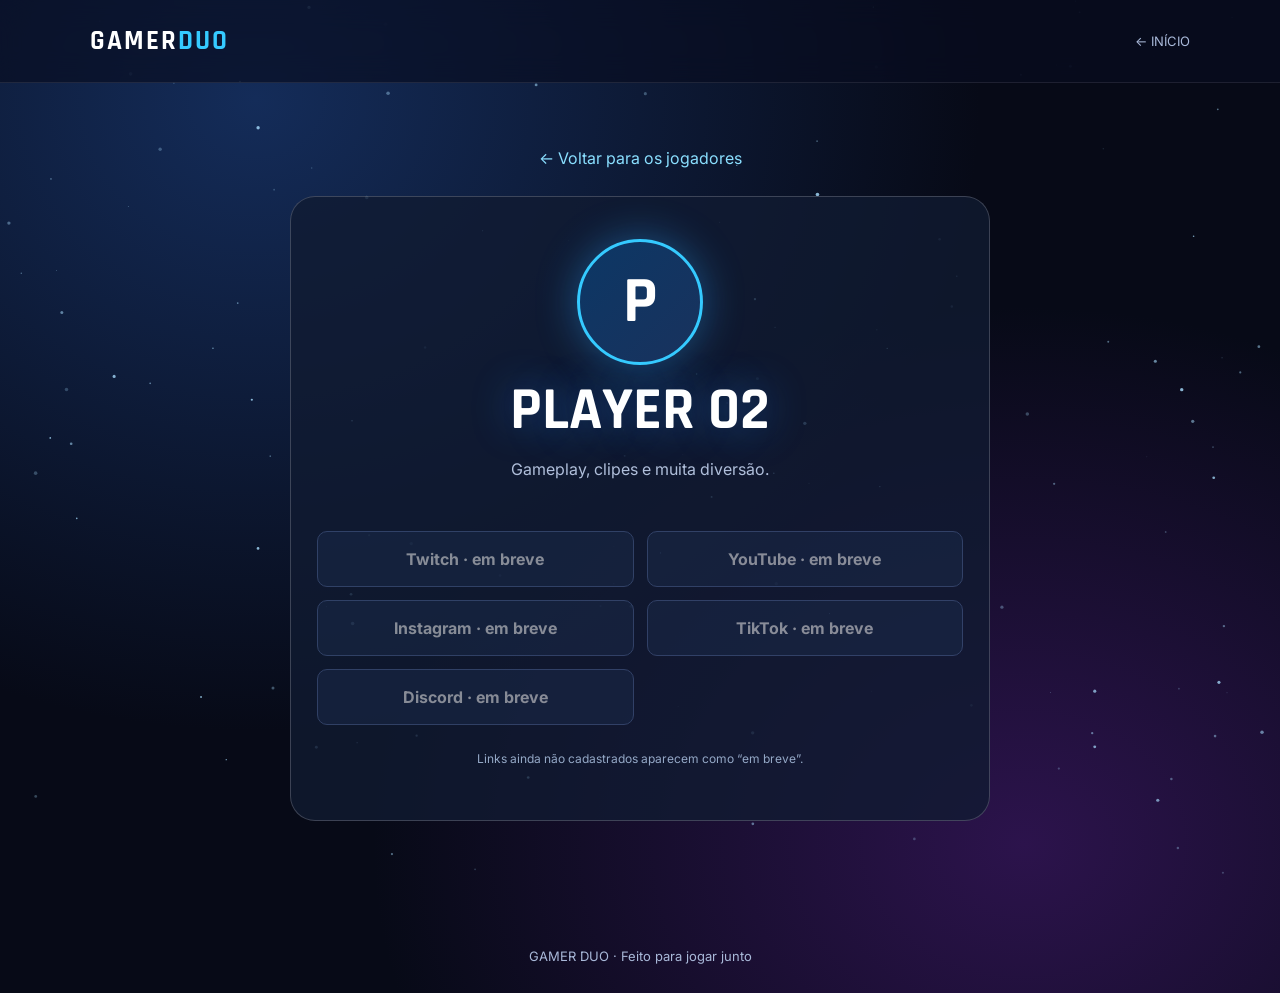
==== index.html @ cb8aa844 "Add files via upload" ====
<!doctype html><html lang="pt-BR"><head><meta charset="utf-8"><meta name="viewport" content="width=device-width,initial-scale=1"><title>Perfil | GAMER DUO</title><link rel="stylesheet" href="../style.css"></head><body><canvas id="stars"></canvas><div class="scan"></div><header><a class="brand" href="../">GAMER<span>DUO</span></a><a class="toplink" href="../">← INÍCIO</a></header><main><a class="back" href="../">← Voltar para os jogadores</a><section id="profile" data-player="player2"></section></main><footer>GAMER DUO · Feito para jogar junto</footer><script src="../script.js"></script></body></html>
---- style.css ----
@import url('https://fonts.googleapis.com/css2?family=Rajdhani:wght@500;600;700&family=Inter:wght@400;500;700&display=swap');
:root{color-scheme:dark;--bg:#070a17;--card:#111b32;--blue:#35caff;--purple:#bd62ff}*{box-sizing:border-box}html{scroll-behavior:smooth}body{margin:0;background:radial-gradient(ellipse at 20% 10%,#142c59 0,transparent 50%),radial-gradient(ellipse at 80% 85%,#2c134c 0,transparent 45%),var(--bg);color:#fff;font-family:Inter,Arial,sans-serif;min-height:100vh;overflow-x:hidden}#stars{position:fixed;inset:0;z-index:-1;pointer-events:none}.scan{position:fixed;inset:0;pointer-events:none;z-index:3;background:repeating-linear-gradient(to bottom,transparent 0 5px,#ffffff03 6px);opacity:.5}header{display:flex;align-items:center;justify-content:space-between;padding:24px max(24px,calc((100vw - 1100px)/2));gap:12px;border-bottom:1px solid #ffffff17;background:#080d20a8;backdrop-filter:blur(15px)}.brand{font:700 27px Rajdhani,Arial;text-decoration:none;color:white;letter-spacing:2px}.brand span{color:var(--blue)}.toplink{color:#a9b9d9;text-decoration:none;font-size:13px}main{max-width:1100px;margin:0 auto;padding:65px 22px 100px;text-align:center}.eyebrow{color:var(--blue);letter-spacing:4px;font-size:12px;font-weight:700}.headline{font:700 clamp(48px,8vw,100px)/.95 Rajdhani,Arial;margin:17px 0;text-shadow:0 0 40px #2387fb70}.headline span{color:var(--purple)}.subtitle{color:#b0bfdb;line-height:1.7;max-width:600px;margin:0 auto 48px}.players{display:grid;grid-template-columns:repeat(2,minmax(0,1fr));gap:25px}.player{position:relative;padding:38px 26px 30px;border:1px solid #4da5fa55;border-radius:23px;background:linear-gradient(150deg,#142b4ba8,#101226dd);box-shadow:0 15px 60px #0008;overflow:hidden;transition:transform .3s,box-shadow .3s}.player:nth-child(2){border-color:#bb62ff77;background:linear-gradient(150deg,#332048a8,#101226dd)}.player:hover{transform:translateY(-10px);box-shadow:0 20px 65px #2797ff3c}.player:before{content:'';position:absolute;inset:-70%;background:conic-gradient(transparent 75%,#42d5ff22,transparent);animation:spin 9s linear infinite;pointer-events:none}.player:nth-child(2):before{background:conic-gradient(transparent 75%,#d267ff22,transparent)}.avatar{position:relative;width:126px;height:126px;border-radius:50%;margin:0 auto 15px;display:grid;place-items:center;font:700 65px Rajdhani;background:linear-gradient(135deg,#0c3765,#19325d);border:3px solid var(--blue);box-shadow:0 0 40px #2ca8ff66}.player:nth-child(2) .avatar{background:linear-gradient(135deg,#462261,#301d57);border-color:var(--purple);box-shadow:0 0 40px #b54cff66}.player h2{position:relative;font:700 36px Rajdhani;margin:12px 0 5px}.player p{position:relative;color:#b0bfdb;font-size:14px}.btn{position:relative;display:inline-flex;justify-content:center;align-items:center;min-width:170px;margin-top:16px;padding:14px 24px;background:linear-gradient(110deg,#168be5,#39c9fc);border-radius:9px;text-decoration:none;color:#071222;font-weight:800;letter-spacing:1px;transition:filter .2s,transform .2s}.btn:hover{filter:brightness(1.2);transform:scale(1.04)}.player:nth-child(2) .btn,.purple{background:linear-gradient(110deg,#9656fa,#d67dff)}.section{margin-top:65px;padding:24px;border:1px solid #ffffff21;background:#111b3299;border-radius:18px}.section h3{font:700 26px Rajdhani;margin:0 0 10px}.section p,footer{color:#a9b9d9;font-size:13px;line-height:1.8}footer{text-align:center;padding:24px}.profilebox{max-width:700px;margin:0 auto;padding:42px 26px;border:1px solid #ffffff30;border-radius:25px;background:#111b32c9}.socials{display:grid;grid-template-columns:repeat(2,minmax(0,1fr));gap:13px;margin:26px 0}.social{padding:17px;border-radius:10px;border:1px solid #536a9d;text-decoration:none;color:white;font-weight:700;background:#1a2b4b;transition:background .2s,transform .2s}.social:hover{background:#294c85;transform:translateY(-3px)}.social.disabled{opacity:.5;cursor:default}.back{display:inline-block;margin-bottom:28px;color:#8adfff;text-decoration:none}.note{color:#95a9c7;font-size:12px}.profile-photo{object-fit:cover}@keyframes spin{to{transform:rotate(360deg)}}@media(max-width:650px){.players,.socials{grid-template-columns:1fr}header{padding:20px}.player{padding:32px 18px}main{padding-top:45px}}@media(prefers-reduced-motion:reduce){*,*:before{animation:none!important;transition:none!important}}
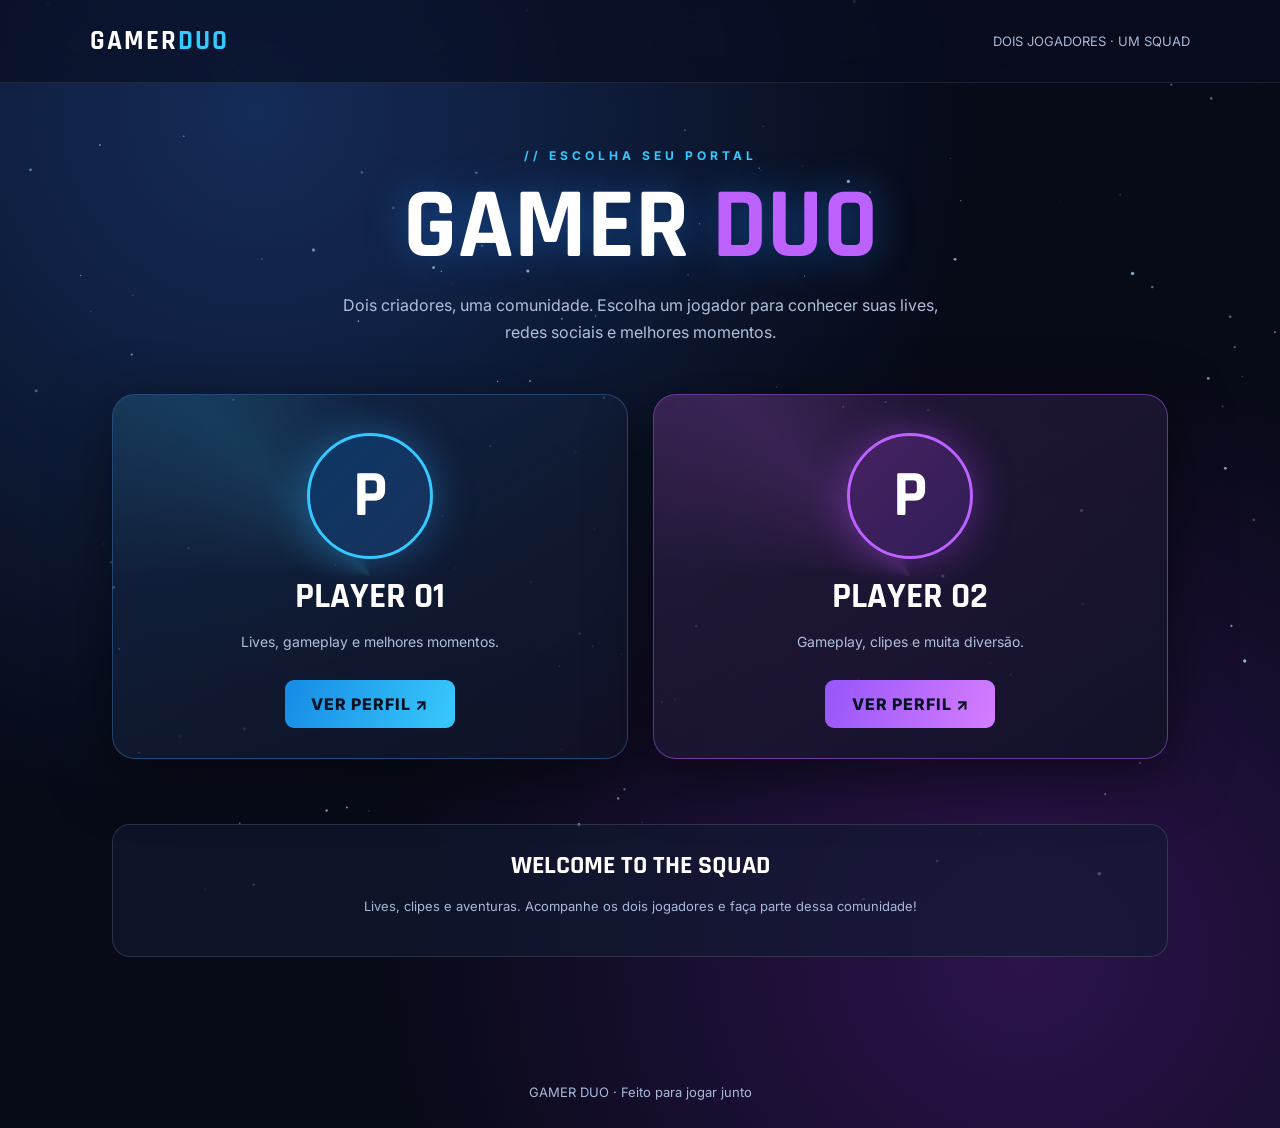
==== commit cf8c73b7: "Add files via upload" ====
--- a/index.html
+++ b/index.html
@@ -1 +1 @@
-<!doctype html><html lang="pt-BR"><head><meta charset="utf-8"><meta name="viewport" content="width=device-width,initial-scale=1"><title>Perfil | GAMER DUO</title><link rel="stylesheet" href="../style.css"></head><body><canvas id="stars"></canvas><div class="scan"></div><header><a class="brand" href="../">GAMER<span>DUO</span></a><a class="toplink" href="../">← INÍCIO</a></header><main><a class="back" href="../">← Voltar para os jogadores</a><section id="profile" data-player="player2"></section></main><footer>GAMER DUO · Feito para jogar junto</footer><script src="../script.js"></script></body></html>+<!doctype html><html lang="pt-BR"><head><meta charset="utf-8"><meta name="viewport" content="width=device-width,initial-scale=1"><title>GAMER DUO | Dois jogadores</title><link rel="stylesheet" href="style.css"></head><body><canvas id="stars"></canvas><div class="scan"></div><header><a class="brand" href="./">GAMER<span>DUO</span></a><span class="toplink">DOIS JOGADORES · UM SQUAD</span></header><main><div class="eyebrow">// ESCOLHA SEU PORTAL</div><h1 class="headline">GAMER <span>DUO</span></h1><p class="subtitle">Dois criadores, uma comunidade. Escolha um jogador para conhecer suas lives, redes sociais e melhores momentos.</p><section id="players" class="players"></section><section class="section"><h3>WELCOME TO THE SQUAD</h3><p>Lives, clipes e aventuras. Acompanhe os dois jogadores e faça parte dessa comunidade!</p></section></main><footer>GAMER DUO · Feito para jogar junto</footer><script src="script.js"></script></body></html>
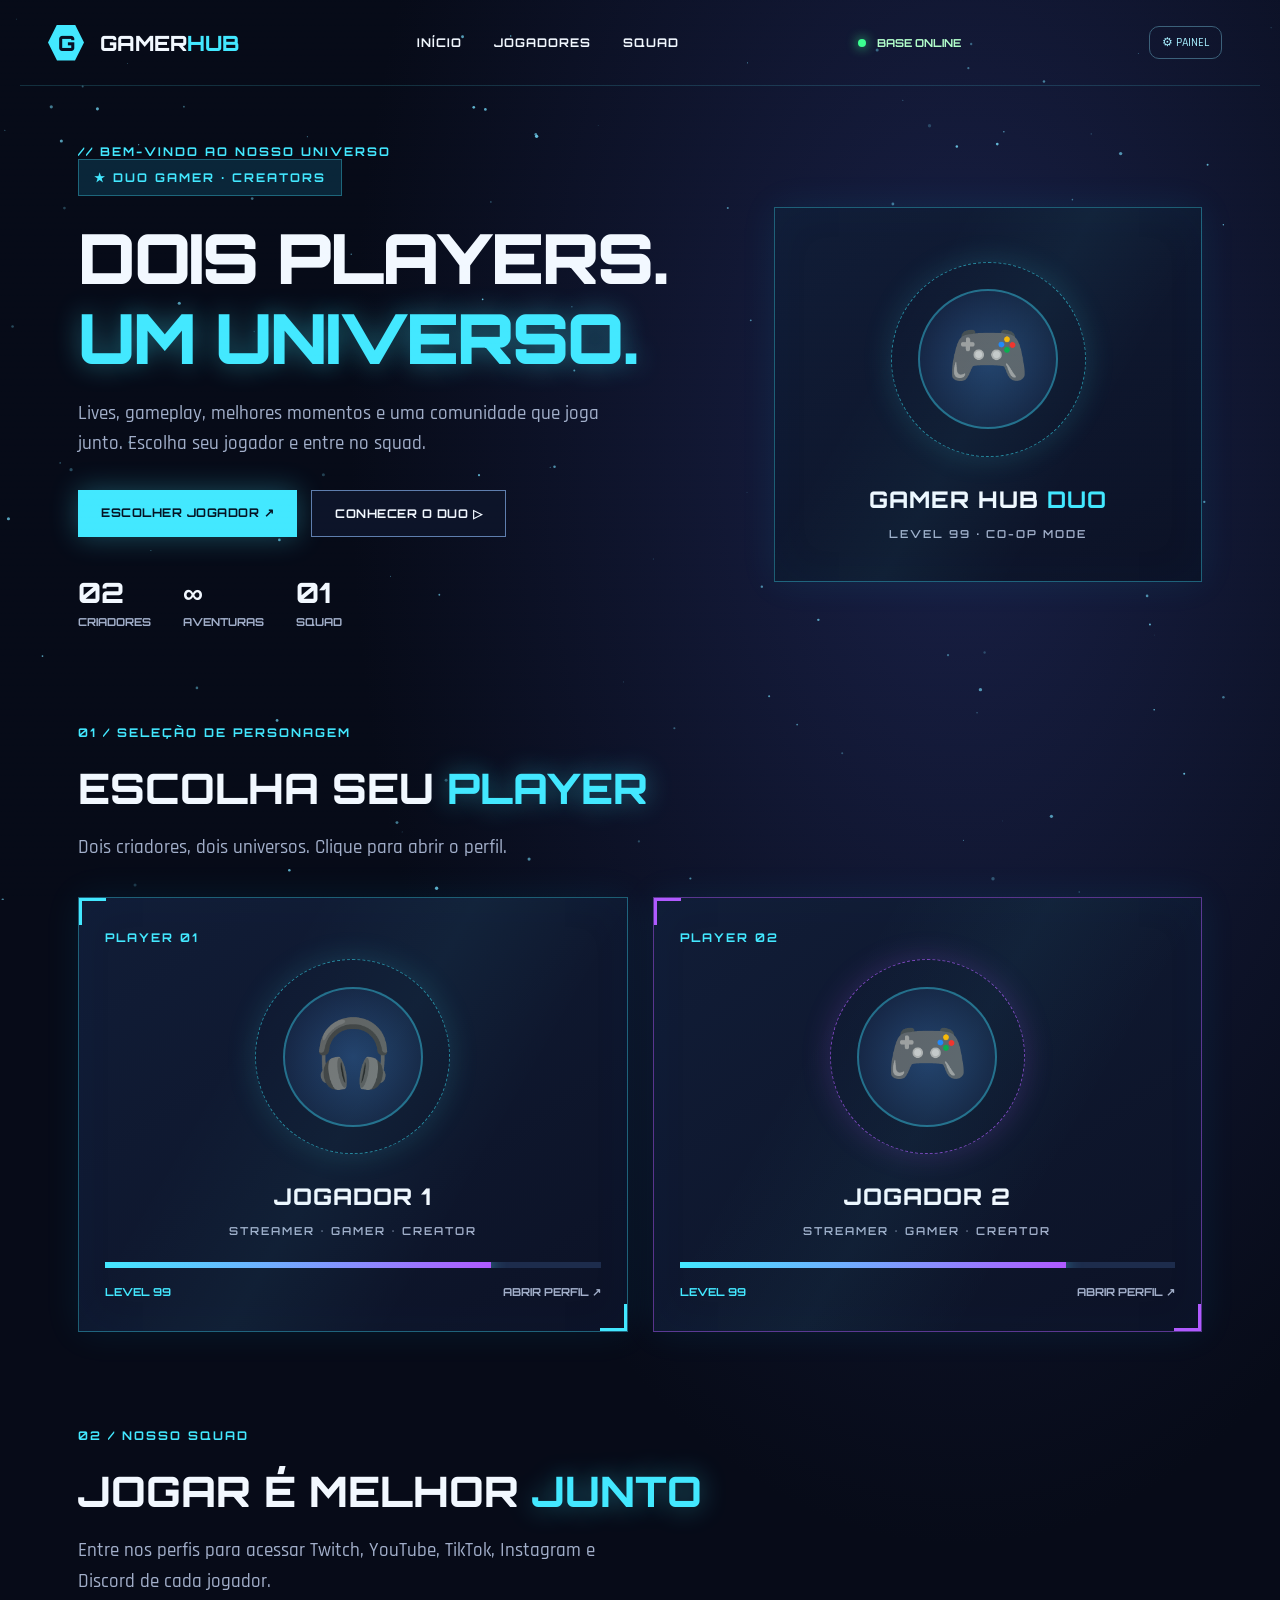
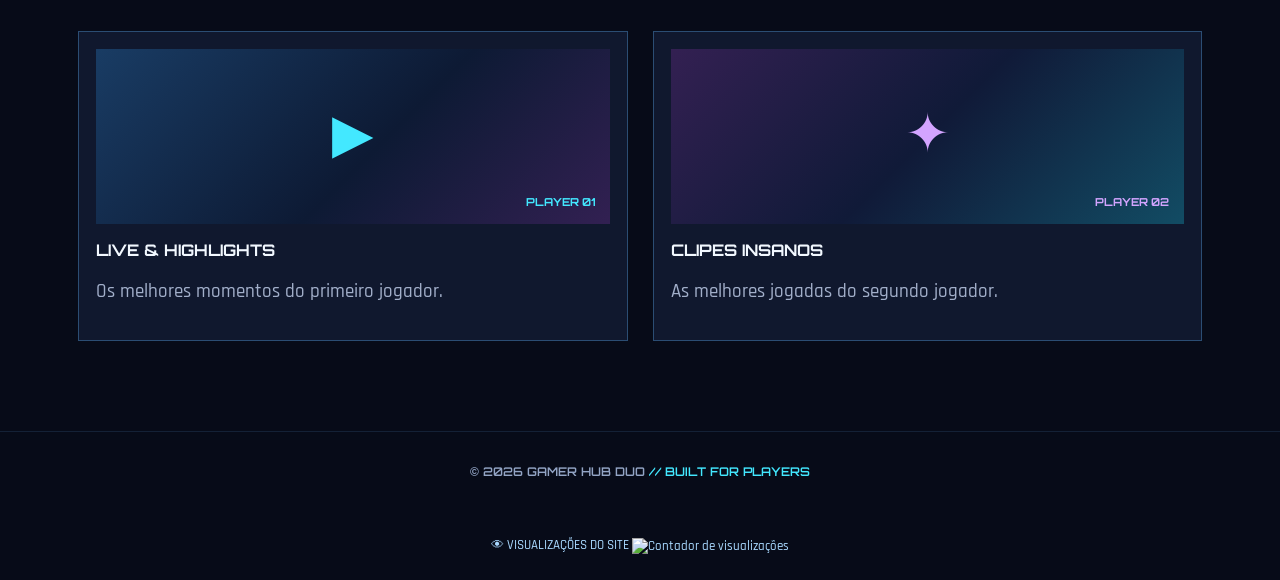
==== commit 08e28283: "Add files via upload" ====
--- a/index.html
+++ b/index.html
@@ -1 +1 @@
-<!doctype html><html lang="pt-BR"><head><meta charset="utf-8"><meta name="viewport" content="width=device-width,initial-scale=1"><title>GAMER DUO | Dois jogadores</title><link rel="stylesheet" href="style.css"></head><body><canvas id="stars"></canvas><div class="scan"></div><header><a class="brand" href="./">GAMER<span>DUO</span></a><span class="toplink">DOIS JOGADORES · UM SQUAD</span></header><main><div class="eyebrow">// ESCOLHA SEU PORTAL</div><h1 class="headline">GAMER <span>DUO</span></h1><p class="subtitle">Dois criadores, uma comunidade. Escolha um jogador para conhecer suas lives, redes sociais e melhores momentos.</p><section id="players" class="players"></section><section class="section"><h3>WELCOME TO THE SQUAD</h3><p>Lives, clipes e aventuras. Acompanhe os dois jogadores e faça parte dessa comunidade!</p></section></main><footer>GAMER DUO · Feito para jogar junto</footer><script src="script.js"></script></body></html>+<!doctype html><html lang="pt-BR"><head><meta charset="utf-8"><meta name="viewport" content="width=device-width,initial-scale=1"><meta name="theme-color" content="#070b18"><title>Gamer Hub Duo | Nosso Universo</title><link rel="stylesheet" href="style.css"></head><body><canvas id="stars" aria-hidden="true"></canvas><div class="scan"></div><header><a class="brand" href="./"><span class="hex">G</span> GAMER<span>HUB</span></a><nav><a href="#inicio">INÍCIO</a><a href="#jogadores">JOGADORES</a><a href="#sobre">SQUAD</a></nav><span class="online"><i></i> BASE ONLINE</span><a class="admin-nav" href="admin/">⚙ PAINEL</a></header><main id="inicio"><div class="eyebrow">// BEM-VINDO AO NOSSO UNIVERSO</div><section class="hero duo-hero"><div class="intro"><div class="tag">★ DUO GAMER · CREATORS</div><h1>DOIS PLAYERS.<br><em>UM UNIVERSO.</em></h1><p>Lives, gameplay, melhores momentos e uma comunidade que joga junto. Escolha seu jogador e entre no squad.</p><div class="actions"><a class="primary" href="#jogadores">ESCOLHER JOGADOR <span>↗</span></a><a class="secondary" href="#sobre">CONHECER O DUO ▷</a></div><div class="stats"><div><strong>02</strong><small>CRIADORES</small></div><div><strong>∞</strong><small>AVENTURAS</small></div><div><strong>01</strong><small>SQUAD</small></div></div></div><div class="hero-art"><div class="orbit"><div class="avatar">🎮</div></div><div class="hero-label">GAMER HUB <b>DUO</b></div><div class="hero-sub">LEVEL 99 · CO-OP MODE</div></div></section><section id="jogadores" class="links"><div class="sectiontitle"><span>01 / SELEÇÃO DE PERSONAGEM</span><h2>ESCOLHA SEU <em>PLAYER</em></h2><p>Dois criadores, dois universos. Clique para abrir o perfil.</p></div><div class="playergrid"><a class="profile playercard" href="player1/"><div class="corner a"></div><div class="corner b"></div><div class="number">PLAYER 01</div><div class="orbit"><div class="avatar" data-avatar="player1">🎧</div></div><div class="player" data-name="player1">JOGADOR 1</div><div class="role">STREAMER • GAMER • CREATOR</div><div class="bar"><span></span></div><div class="level">LEVEL 99 <span>ABRIR PERFIL ↗</span></div></a><a class="profile playercard altcard" href="player2/"><div class="corner a"></div><div class="corner b"></div><div class="number">PLAYER 02</div><div class="orbit"><div class="avatar" data-avatar="player2">🎮</div></div><div class="player" data-name="player2">JOGADOR 2</div><div class="role">STREAMER • GAMER • CREATOR</div><div class="bar"><span></span></div><div class="level">LEVEL 99 <span>ABRIR PERFIL ↗</span></div></a></div></section><section id="sobre" class="clips"><div class="sectiontitle"><span>02 / NOSSO SQUAD</span><h2>JOGAR É MELHOR <em>JUNTO</em></h2><p>Entre nos perfis para acessar Twitch, YouTube, TikTok, Instagram e Discord de cada jogador.</p></div><div class="clipgrid"><article><div class="thumb">▶ <span>PLAYER 01</span></div><h3>LIVE & HIGHLIGHTS</h3><p>Os melhores momentos do primeiro jogador.</p></article><article><div class="thumb alt">✦ <span>PLAYER 02</span></div><h3>CLIPES INSANOS</h3><p>As melhores jogadas do segundo jogador.</p></article></div></section></main><footer>© <span id="year"></span> GAMER HUB DUO <span>// BUILT FOR PLAYERS</span></footer><div class="visit-counter" style="text-align:center;margin:18px auto;padding:8px;color:#a9d9ff;font-size:13px">👁 VISUALIZAÇÕES DO SITE <img alt="Contador de visualizações" style="vertical-align:middle" src="https://api.visitorbadge.io/api/visitors?path=jailson44-gamer-hub-duo&label=VISITAS&countColor=%237c3aed&labelColor=%23121b33"></div><script src="script.js"></script><script defer src="https://cdn.jsdelivr.net/npm/@supabase/supabase-js@2/dist/umd/supabase.min.js"></script><script defer src="config.js"></script><script defer src="data.js"></script></body></html>
--- a/style.css
+++ b/style.css
@@ -1,2 +1,11 @@
-@import url('https://fonts.googleapis.com/css2?family=Rajdhani:wght@500;600;700&family=Inter:wght@400;500;700&display=swap');
-:root{color-scheme:dark;--bg:#070a17;--card:#111b32;--blue:#35caff;--purple:#bd62ff}*{box-sizing:border-box}html{scroll-behavior:smooth}body{margin:0;background:radial-gradient(ellipse at 20% 10%,#142c59 0,transparent 50%),radial-gradient(ellipse at 80% 85%,#2c134c 0,transparent 45%),var(--bg);color:#fff;font-family:Inter,Arial,sans-serif;min-height:100vh;overflow-x:hidden}#stars{position:fixed;inset:0;z-index:-1;pointer-events:none}.scan{position:fixed;inset:0;pointer-events:none;z-index:3;background:repeating-linear-gradient(to bottom,transparent 0 5px,#ffffff03 6px);opacity:.5}header{display:flex;align-items:center;justify-content:space-between;padding:24px max(24px,calc((100vw - 1100px)/2));gap:12px;border-bottom:1px solid #ffffff17;background:#080d20a8;backdrop-filter:blur(15px)}.brand{font:700 27px Rajdhani,Arial;text-decoration:none;color:white;letter-spacing:2px}.brand span{color:var(--blue)}.toplink{color:#a9b9d9;text-decoration:none;font-size:13px}main{max-width:1100px;margin:0 auto;padding:65px 22px 100px;text-align:center}.eyebrow{color:var(--blue);letter-spacing:4px;font-size:12px;font-weight:700}.headline{font:700 clamp(48px,8vw,100px)/.95 Rajdhani,Arial;margin:17px 0;text-shadow:0 0 40px #2387fb70}.headline span{color:var(--purple)}.subtitle{color:#b0bfdb;line-height:1.7;max-width:600px;margin:0 auto 48px}.players{display:grid;grid-template-columns:repeat(2,minmax(0,1fr));gap:25px}.player{position:relative;padding:38px 26px 30px;border:1px solid #4da5fa55;border-radius:23px;background:linear-gradient(150deg,#142b4ba8,#101226dd);box-shadow:0 15px 60px #0008;overflow:hidden;transition:transform .3s,box-shadow .3s}.player:nth-child(2){border-color:#bb62ff77;background:linear-gradient(150deg,#332048a8,#101226dd)}.player:hover{transform:translateY(-10px);box-shadow:0 20px 65px #2797ff3c}.player:before{content:'';position:absolute;inset:-70%;background:conic-gradient(transparent 75%,#42d5ff22,transparent);animation:spin 9s linear infinite;pointer-events:none}.player:nth-child(2):before{background:conic-gradient(transparent 75%,#d267ff22,transparent)}.avatar{position:relative;width:126px;height:126px;border-radius:50%;margin:0 auto 15px;display:grid;place-items:center;font:700 65px Rajdhani;background:linear-gradient(135deg,#0c3765,#19325d);border:3px solid var(--blue);box-shadow:0 0 40px #2ca8ff66}.player:nth-child(2) .avatar{background:linear-gradient(135deg,#462261,#301d57);border-color:var(--purple);box-shadow:0 0 40px #b54cff66}.player h2{position:relative;font:700 36px Rajdhani;margin:12px 0 5px}.player p{position:relative;color:#b0bfdb;font-size:14px}.btn{position:relative;display:inline-flex;justify-content:center;align-items:center;min-width:170px;margin-top:16px;padding:14px 24px;background:linear-gradient(110deg,#168be5,#39c9fc);border-radius:9px;text-decoration:none;color:#071222;font-weight:800;letter-spacing:1px;transition:filter .2s,transform .2s}.btn:hover{filter:brightness(1.2);transform:scale(1.04)}.player:nth-child(2) .btn,.purple{background:linear-gradient(110deg,#9656fa,#d67dff)}.section{margin-top:65px;padding:24px;border:1px solid #ffffff21;background:#111b3299;border-radius:18px}.section h3{font:700 26px Rajdhani;margin:0 0 10px}.section p,footer{color:#a9b9d9;font-size:13px;line-height:1.8}footer{text-align:center;padding:24px}.profilebox{max-width:700px;margin:0 auto;padding:42px 26px;border:1px solid #ffffff30;border-radius:25px;background:#111b32c9}.socials{display:grid;grid-template-columns:repeat(2,minmax(0,1fr));gap:13px;margin:26px 0}.social{padding:17px;border-radius:10px;border:1px solid #536a9d;text-decoration:none;color:white;font-weight:700;background:#1a2b4b;transition:background .2s,transform .2s}.social:hover{background:#294c85;transform:translateY(-3px)}.social.disabled{opacity:.5;cursor:default}.back{display:inline-block;margin-bottom:28px;color:#8adfff;text-decoration:none}.note{color:#95a9c7;font-size:12px}.profile-photo{object-fit:cover}@keyframes spin{to{transform:rotate(360deg)}}@media(max-width:650px){.players,.socials{grid-template-columns:1fr}header{padding:20px}.player{padding:32px 18px}main{padding-top:45px}}@media(prefers-reduced-motion:reduce){*,*:before{animation:none!important;transition:none!important}}
+@import url('https://fonts.googleapis.com/css2?family=Rajdhani:wght@400;500;600;700&family=Orbitron:wght@500;700;800;900&display=swap');
+:root{--bg:#070b18;--panel:#10172b;--cyan:#43e8ff;--pink:#b05aff;--white:#f2f8ff;--muted:#a2afca}*{box-sizing:border-box}html{scroll-behavior:smooth}body{margin:0;background:radial-gradient(ellipse at 75% 20%,#192046 0%,transparent 45%),var(--bg);color:var(--white);font:500 19px Rajdhani,Arial,sans-serif;min-height:100vh;overflow-x:hidden}#stars{position:fixed;inset:0;width:100%;height:100%;z-index:-1;pointer-events:none}.scan{position:fixed;inset:0;pointer-events:none;z-index:9;opacity:.12;background:repeating-linear-gradient(0deg,transparent 0 4px,#89e6ff0c 5px 6px)}a{color:inherit;text-decoration:none}header{height:86px;max-width:1240px;padding:0 28px;margin:auto;display:flex;align-items:center;justify-content:space-between;gap:18px;border-bottom:1px solid #5deaff2a}.brand{font:800 21px Orbitron,sans-serif;white-space:nowrap}.brand span:not(.hex){color:var(--cyan)}.hex{display:inline-grid;place-items:center;width:36px;height:36px;background:var(--cyan);color:#081024;clip-path:polygon(25% 0,75% 0,100% 50%,75% 100%,25% 100%,0 50%);margin-right:9px}nav{display:flex;gap:32px;font:700 12px Orbitron,sans-serif;letter-spacing:1px}nav a:hover,.back:hover{color:var(--cyan)}.online{font:700 11px Orbitron,sans-serif;color:#b2ffcb;white-space:nowrap}.online i{display:inline-block;width:8px;height:8px;border-radius:50%;background:#3cff90;box-shadow:0 0 12px #3cff90;margin-right:8px}main{max-width:1180px;margin:auto;padding:58px 28px 90px}.eyebrow,.tag,.sectiontitle>span,.number{font:700 12px Orbitron,sans-serif;color:var(--cyan);letter-spacing:2px}.hero{display:grid;grid-template-columns:1.2fr .8fr;gap:55px;align-items:center;min-height:470px}.intro h1{font:900 clamp(38px,5.4vw,72px)/1.15 Orbitron,sans-serif;letter-spacing:-2px;margin:22px 0}.intro h1 em,.sectiontitle h2 em{font-style:normal;color:var(--cyan);text-shadow:0 0 26px #43e8ff6b}.intro p,.sectiontitle p{color:var(--muted);max-width:560px;line-height:1.6}.tag{display:inline-block;border:1px solid #44e8ff55;background:#0a2639;padding:10px 15px}.actions{display:flex;gap:14px;flex-wrap:wrap;margin:30px 0}.actions a{padding:15px 23px;font:700 12px Orbitron,sans-serif;letter-spacing:.5px}.primary{background:var(--cyan);color:#051323;box-shadow:0 0 28px #43e8ff4d}.primary:hover{filter:brightness(1.15)}.secondary{border:1px solid #5f7eae;background:#0d1429}.secondary:hover{border-color:var(--cyan)}.stats{display:flex;gap:32px;margin-top:38px}.stats div{display:grid;gap:5px}.stats strong{font:800 28px Orbitron,sans-serif}.stats small{font:700 11px Orbitron,sans-serif;color:var(--muted)}.profile,.hero-art{position:relative;background:linear-gradient(145deg,#111d37,#0c1226);border:1px solid #3ce6ff5b;box-shadow:0 0 35px #10c8ff15,inset 0 0 45px #1f68aa0b;padding:32px 26px;text-align:center;overflow:hidden}.profile:before,.hero-art:before{content:"";position:absolute;inset:0;background:linear-gradient(120deg,transparent 30%,#51f0ff0b 50%,transparent 70%);pointer-events:none}.corner{position:absolute;width:27px;height:27px;border-color:var(--cyan);border-style:solid}.corner.a{top:0;left:0;border-width:3px 0 0 3px}.corner.b{bottom:0;right:0;border-width:0 3px 3px 0}.orbit{width:195px;height:195px;margin:14px auto 28px;border:1px dashed #3aeaff85;border-radius:50%;display:grid;place-items:center;box-shadow:0 0 30px #43e8ff25;animation:float 5s ease-in-out infinite}.avatar{width:140px;height:140px;border-radius:50%;display:grid;place-items:center;background:radial-gradient(circle,#223e69,#101a34);font-size:66px;border:2px solid #3ce6ff60}.player,.hero-label{font:800 23px Orbitron,sans-serif;letter-spacing:1px}.role,.hero-sub{font:600 11px Orbitron,sans-serif;letter-spacing:2px;color:var(--muted);margin-top:13px}.bar{height:6px;background:#1d2c4c;margin:24px 0 17px;overflow:hidden}.bar span{display:block;width:78%;height:100%;background:linear-gradient(90deg,var(--cyan),var(--pink));box-shadow:0 0 16px var(--cyan)}.level{display:flex;justify-content:space-between;font:700 11px Orbitron,sans-serif;color:var(--cyan)}.level span{color:var(--muted)}.hero-art{padding:40px 25px}.hero-label b{color:var(--cyan)}.links,.clips{padding-top:90px}.sectiontitle h2{font:800 clamp(26px,4vw,42px) Orbitron,sans-serif;margin:18px 0}.playergrid,.clipgrid{display:grid;grid-template-columns:repeat(2,minmax(0,1fr));gap:25px;margin-top:34px}.playercard{display:block;transition:transform .2s,border-color .2s}.playercard:hover{transform:translateY(-8px);border-color:#c3f8ff}.playercard .number{text-align:left}.altcard{border-color:#b05aff77}.altcard .orbit{border-color:#b05affaa;box-shadow:0 0 30px #b05aff33}.altcard .corner{border-color:var(--pink)}.linkgrid{display:grid;grid-template-columns:repeat(2,minmax(0,1fr));gap:15px;margin-top:30px}.linkcard{display:flex;align-items:center;gap:15px;padding:21px 22px;background:#101a32;border:1px solid #42688d;transition:transform .2s,border-color .2s}.linkcard:hover{transform:translateY(-4px);border-color:var(--cyan)}.linkcard .emoji{font-size:26px}.linkcard strong{display:block;font:700 14px Orbitron,sans-serif}.linkcard small{display:block;color:var(--muted);margin-top:5px}.linkcard .arrow{margin-left:auto;color:var(--cyan)}.clipgrid article{border:1px solid #2b4d73;background:#10182e;padding:17px}.thumb{height:175px;background:linear-gradient(135deg,#193c64,#0d1a34 55%,#322052);display:grid;place-items:center;font-size:54px;color:var(--cyan);position:relative}.thumb.alt{background:linear-gradient(135deg,#332052,#101a38,#124c64);color:#d3a4ff}.thumb span{position:absolute;bottom:15px;right:15px;font:700 11px Orbitron,sans-serif}.clipgrid h3{font:700 16px Orbitron,sans-serif}.clipgrid p{color:var(--muted)}.back{display:inline-block;margin-bottom:35px;color:var(--cyan);font:700 12px Orbitron,sans-serif}footer{border-top:1px solid #3b608c44;text-align:center;padding:32px 16px;color:#93a5c5;font:600 12px Orbitron,sans-serif}footer span:last-child{color:var(--cyan)}@keyframes float{50%{transform:translateY(-10px)}}@media(max-width:850px){header{height:auto;min-height:75px;flex-wrap:wrap;padding:16px 20px}nav{order:3;width:100%;justify-content:center;gap:18px}.online{font-size:9px}.hero{grid-template-columns:1fr;gap:25px;padding-top:25px}.intro h1{letter-spacing:-1px}.hero-art,.hero>.profile{max-width:500px;width:100%;margin:auto}.playergrid,.clipgrid,.linkgrid{grid-template-columns:1fr}main{padding:35px 20px 65px}.links,.clips{padding-top:65px}.stats{gap:22px}}
+
+/* Novos recursos: perfis dinâmicos, galeria e painel */
+.admin-nav{font-size:12px;color:#a7efff;text-decoration:none;border:1px solid #3c617a;border-radius:10px;padding:8px 12px;margin:10px}
+.avatar-img{width:100%;height:100%;object-fit:cover;border-radius:50%}
+.media-grid{display:grid;grid-template-columns:repeat(auto-fit,minmax(220px,1fr));gap:18px;min-height:70px}
+.media-card{padding:15px;border-radius:16px;border:1px solid #334a6a;background:rgba(9,15,34,.88)}
+.media-card img{width:100%;height:170px;object-fit:cover;border-radius:12px}
+.media-card h3{font-size:16px;overflow-wrap:anywhere}
+.media-video{display:flex;align-items:center;justify-content:center;min-height:160px;text-align:center;border-radius:12px;background:linear-gradient(130deg,#13254b,#44246c);color:white;text-decoration:none;font-weight:800}
